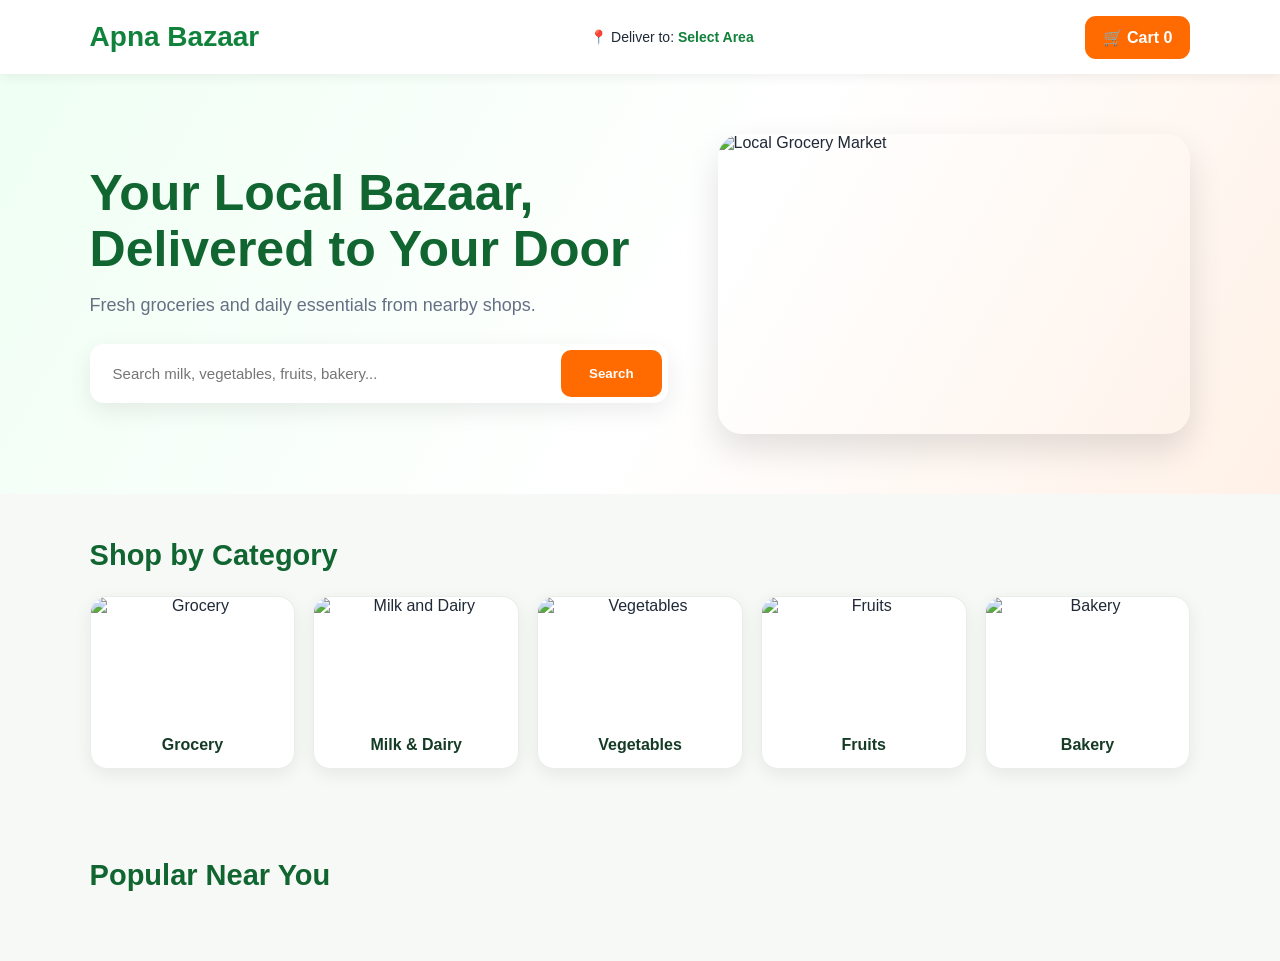
==== index.html @ fa2a53ac "Initial Apna Bazaar project" ====
<!DOCTYPE html>
<html lang="en">
<head>
    <meta charset="UTF-8">
    <meta name="viewport" content="width=device-width, initial-scale=1.0, maximum-scale=1.0, minimum-scale=1.0, user-scalable=no">
    <title>Apna Bazaar - Local Delivery</title>

    <link rel="stylesheet" href="style.css">
</head>

<body>

<header>
    <div class="logo">Apna Bazaar</div>

    <div class="location">
        📍 Deliver to: <strong>Select Area</strong>
    </div>

    <div class="cart">
        🛒 Cart <span>0</span>
    </div>
</header>


<!-- HERO SECTION -->

<section class="hero">

    <div class="hero-content">

        <h1>
            Your Local Bazaar,<br>
            Delivered to Your Door
        </h1>

        <p>
            Fresh groceries and daily essentials from nearby shops.
        </p>

       <div class="search-box">
    <input
        type="text"
        id="searchInput"
        placeholder="Search milk, vegetables, fruits, bakery..."
    >
    <button id="searchButton">Search</button>
</div>

    </div>

    <div class="hero-image">
        <img
            src="https://images.unsplash.com/photo-1542838132-92c53300491e?auto=format&fit=crop&w=900&q=80"
            alt="Local Grocery Market"
        >
    </div>

</section>


<!-- CATEGORIES -->

<section class="categories">

    <h2>Shop by Category</h2>

    <div class="category-list">

        <div class="category">
            <img
                src="https://images.unsplash.com/photo-1542838132-92c53300491e?auto=format&fit=crop&w=500&q=80"
                alt="Grocery"
            >
            <h3>Grocery</h3>
        </div>

        <div class="category">
            <img
                src="https://images.unsplash.com/photo-1550583724-b2692b85b150?auto=format&fit=crop&w=500&q=80"
                alt="Milk and Dairy"
            >
            <h3>Milk & Dairy</h3>
        </div>

        <div class="category">
            <img
                src="https://images.unsplash.com/photo-1566385101042-1a0aa0c1268c?auto=format&fit=crop&w=500&q=80"
                alt="Vegetables"
            >
            <h3>Vegetables</h3>
        </div>

        <div class="category">
            <img
                src="https://images.unsplash.com/photo-1619566636858-adf3ef46400b?auto=format&fit=crop&w=500&q=80"
                alt="Fruits"
            >
            <h3>Fruits</h3>
        </div>

        <div class="category">
            <img
                src="https://images.unsplash.com/photo-1509440159596-0249088772ff?auto=format&fit=crop&w=500&q=80"
                alt="Bakery"
            >
            <h3>Bakery</h3>
        </div>

    </div>

</section>


<!-- PRODUCTS -->

<main>

<section class="products">

    <h2>Popular Near You</h2>

    <div class="product-list" id="productList">
         

        </div>

</section>

</main>


<!-- JAVASCRIPT -->
<!-- CART PANEL -->
<div class="cart-panel" id="cartPanel">

    <div class="cart-header">
        <h2>Your Cart</h2>
        <button id="closeCart">×</button>
    </div>

    <div id="cartItems">
        <p class="empty-cart">Your cart is empty.</p>
    </div>
<div class="more-products-section">
    <h3>Add More Items</h3>
    <p>More products you may like</p>

    <div id="moreProducts" class="more-products"></div>
</div>
    <div class="cart-summary">
        <div class="cart-total">
            <span>Total</span>
            <strong>Rs. <span id="cartTotal">0</span></strong>
        </div>

        <button class="checkout-btn">Proceed to Checkout</button>
    </div>

</div>

<div class="cart-overlay" id="cartOverlay"></div>
<div class="checkout-panel" id="checkoutPanel">
    <div class="checkout-header">
        <h2>Checkout</h2>
        <button id="closeCheckout">×</button>
    </div>
<div class="checkout-content">
    <h3>Delivery Details</h3>

    <div class="checkout-form">
        <input type="text" id="customerName" placeholder="Full Name">
        <input type="tel" id="customerPhone" placeholder="Phone Number">
    

<input
    type="text"
    id="customerArea"
    placeholder="Area / Sector"
>

<div class="location-buttons">

    <button type="button" id="useCurrentLocation">
        Use Current Location
    </button>

</div>

<p class="location-status" id="locationStatus">
    Location not selected
</p>

<textarea id="customerAddress" placeholder="Complete Delivery Address" rows="4"></textarea></div></div>
<button type="button" id="continueCheckout" class="continue-checkout-btn">
    Continue
</button>
<div class="order-summary-step" id="orderSummaryStep">

    <h3>Order Summary</h3>

    <div id="checkoutItems"></div>

    <div class="checkout-price-row">
        <span>Subtotal</span>
        <strong>
            Rs. <span id="checkoutSubtotal">0</span>
        </strong>
    </div>

    <div class="checkout-price-row">
        <span>Delivery Charges</span>
        <strong>
            Rs. <span id="deliveryCharges">0</span>
        </strong>
    </div>

    <div class="checkout-price-row grand-total">
        <span>Grand Total</span>
        <strong>
            Rs. <span id="grandTotal">0</span>
        </strong>
    </div>

    <button type="button" id="placeOrderBtn" class="place-order-btn">
        Place Order
    </button>

</div>
</div>
</div>
</div>
<div class="checkout-overlay" id="checkoutOverlay"></div>
<script src="https://cdn.jsdelivr.net/npm/@supabase/supabase-js@2"></script>
<script src="script.js"></script>
</body>
</html>
---- style.css ----
* {
    margin: 0;
    padding: 0;
    box-sizing: border-box;
    font-family: Arial, sans-serif;
}

html,
body {
    width: 100%;
    overflow-x: hidden;
}

body {
    background: #f7f9f7;
    color: #1f2937;
}

/* HEADER */

header {
    width: 100%;
    min-height: 74px;
    background: #ffffff;
    display: flex;
    justify-content: space-between;
    align-items: center;
    padding: 15px 7%;
    box-shadow: 0 2px 12px rgba(0,0,0,0.07);
    position: sticky;
    top: 0;
    z-index: 1000;
}

.logo {
    color: #11823b;
    font-size: 28px;
    font-weight: 800;
}

.location {
    font-size: 14px;
}

.location strong {
    color: #11823b;
}

.cart {
    background: #ff6b00;
    color: #ffffff;
    padding: 12px 18px;
    border-radius: 11px;
    font-weight: 700;
    cursor: pointer;
}


/* HERO */

.hero {
    width: 100%;
    min-height: 420px;
    display: grid;
    grid-template-columns: 1.1fr 0.9fr;
    align-items: center;
    gap: 50px;
    padding: 55px 7%;
    background: linear-gradient(
        120deg,
        #effff3 0%,
        #ffffff 55%,
        #fff1e7 100%
    );
}

.hero-content {
    width: 100%;
}

.hero-content h1 {
    color: #116530;
    font-size: 50px;
    line-height: 1.12;
    margin-bottom: 18px;
}

.hero-content p {
    font-size: 18px;
    color: #667085;
    margin-bottom: 28px;
}

.hero-image {
    width: 100%;
}

.hero-image img {
    width: 100%;
    height: 300px;
    object-fit: cover;
    display: block;
    border-radius: 24px;
    box-shadow: 0 15px 35px rgba(0,0,0,0.12);
}


/* SEARCH */

.search-box {
    width: 100%;
    max-width: 650px;
    display: flex;
    background: #ffffff;
    padding: 6px;
    border-radius: 14px;
    box-shadow: 0 8px 25px rgba(0,0,0,0.08);
}

.search-box input {
    min-width: 0;
    flex: 1;
    border: none;
    outline: none;
    padding: 15px 17px;
    font-size: 15px;
}

.search-box button {
    border: none;
    background: #ff6b00;
    color: white;
    padding: 0 28px;
    border-radius: 10px;
    font-weight: 700;
    cursor: pointer;
}


/* SECTIONS */

.categories,
.products {
    width: 100%;
    padding: 45px 7%;
}

.categories h2,
.products h2 {
    color: #116530;
    font-size: 29px;
    margin-bottom: 24px;
}


/* CATEGORY CARDS */

.category-list {
    width: 100%;
    display: grid;
    grid-template-columns: repeat(5, minmax(0, 1fr));
    gap: 18px;
}

.category {
    min-width: 0;
    background: #ffffff;
    border-radius: 17px;
    overflow: hidden;
    border: 1px solid #e8eee9;
    box-shadow: 0 5px 18px rgba(0,0,0,0.07);
    text-align: center;
    transition: 0.2s;
    cursor: pointer;
}

.category:hover {
    transform: translateY(-5px);
    border-color: #ff6b00;
}

.category img {
    display: block;
    width: 100%;
    height: 125px;
    object-fit: cover;
}

.category h3 {
    padding: 14px 8px;
    font-size: 16px;
    color: #153b26;
}


/* PRODUCTS */

.product-list {
    width: 100%;
    display: grid;
    grid-template-columns: repeat(4, minmax(0, 1fr));
    gap: 20px;
}

.product {
    min-width: 0;
    background: #ffffff;
    border-radius: 18px;
    padding: 14px;
    border: 1px solid #e8eee9;
    box-shadow: 0 5px 20px rgba(0,0,0,0.07);
    transition: 0.2s;
}

.product:hover {
    transform: translateY(-5px);
}

.product img {
    display: block;
    width: 100%;
    height: 190px;
    object-fit: cover;
    border-radius: 13px;
    margin-bottom: 15px;
}

.product h3 {
    font-size: 18px;
    margin-bottom: 6px;
}

.product p {
    color: #777777;
    font-size: 14px;
    margin-bottom: 10px;
}

.product strong {
    display: block;
    color: #11823b;
    font-size: 19px;
    margin-bottom: 14px;
}

.product button {
    width: 100%;
    border: none;
    padding: 12px;
    border-radius: 10px;
    background: #ff6b00;
    color: #ffffff;
    font-weight: 700;
    cursor: pointer;
}

.product button:hover,
.search-box button:hover {
    background: #e75f00;
}


/* TABLET */

@media (max-width: 900px) {

    .hero {
        grid-template-columns: 1fr;
        gap: 28px;
    }

    .hero-content h1 {
        font-size: 40px;
    }

    .hero-image img {
        height: 260px;
    }

    .category-list {
        grid-template-columns: repeat(3, minmax(0, 1fr));
    }

    .product-list {
        grid-template-columns: repeat(2, minmax(0, 1fr));
    }
}


/* MOBILE */

@media (max-width: 600px) {

    header {
        padding: 14px 5%;
    }

    .logo {
        font-size: 21px;
    }

    .location {
        display: none;
    }

    .cart {
        padding: 10px 14px;
        font-size: 14px;
    }

    .hero {
        padding: 38px 5%;
    }

    .hero-content h1 {
        font-size: 32px;
    }

    .hero-content p {
        font-size: 16px;
    }

    .hero-image img {
        height: 215px;
    }

    .search-box {
        flex-direction: column;
        background: transparent;
        box-shadow: none;
        gap: 8px;
    }

    .search-box input,
    .search-box button {
        width: 100%;
        min-height: 48px;
        border-radius: 10px;
    }

    .search-box input {
        background: white;
    }

    .category-list {
        grid-template-columns: repeat(2, minmax(0, 1fr));
        gap: 12px;
    }

    .category img {
        height: 110px;
    }

    .product-list {
        grid-template-columns: 1fr;
    }

    .categories,
    .products {
        padding: 35px 5%;
    }
}
.quantity-box {
    display: grid;
    grid-template-columns: 44px 1fr 44px;
    align-items: center;
    gap: 8px;
    margin-top: 10px;
    width: 100%;
}

.qty-btn {
    width: 44px;
    height: 42px;
    border: 1.5px solid #ff6b00;
    background: white;
    color: #ff6b00;
    border-radius: 10px;
    font-size: 22px;
    font-weight: 700;
    cursor: pointer;
}

.plus {
    background: #ff6b00;
    color: white;
}

.qty {
    height: 42px;
    display: flex;
    align-items: center;
    justify-content: center;
    background: #f7f9f7;
    border-radius: 10px;
    font-size: 20px;
    font-weight: 700;
    color: #116530;
}

/* =========================
   CART SIDE PANEL
========================= */

.cart-panel {
    position: fixed;
    top: 0;
    right: -420px;
    width: 380px;
    max-width: 90%;
    height: 100vh;
    background: white;
    z-index: 1001;
    padding: 25px;
    box-shadow: -5px 0 25px rgba(0, 0, 0, 0.15);
    transition: right 0.3s ease;

    display: flex;
    flex-direction: column;
}

.cart-panel.active {
    right: 0;
}

.cart-header {
    display: flex;
    align-items: center;
    justify-content: space-between;
    padding-bottom: 18px;
    border-bottom: 1px solid #eeeeee;
}

.cart-header h2 {
    margin: 0;
    color: #116530;
    font-size: 26px;
}

#closeCart {
    width: 42px;
    height: 42px;
    border: none;
    border-radius: 10px;
    background: #ff6b00;
    color: white;
    font-size: 26px;
    cursor: pointer;
}

#cartItems {
    flex: 1;
    overflow-y: auto;
    padding: 20px 0;
}

.empty-cart {
    text-align: center;
    color: #777;
    margin-top: 40px;
}

.cart-summary {
    border-top: 1px solid #eeeeee;
    padding-top: 18px;
}

.cart-total {
    display: flex;
    justify-content: space-between;
    align-items: center;
    font-size: 20px;
    margin-bottom: 15px;
}

.cart-total strong {
    color: #116530;
}

.checkout-btn {
    width: 100%;
    padding: 15px;
    border: none;
    border-radius: 12px;
    background: #ff6b00;
    color: white;
    font-size: 17px;
    font-weight: 700;
    cursor: pointer;
}

.cart-overlay {
    position: fixed;
    inset: 0;
    background: rgba(0, 0, 0, 0.4);
    z-index: 1000;
    opacity: 0;
    visibility: hidden;
    transition: 0.3s ease;
}

.cart-overlay.active {
    opacity: 1;
    visibility: visible;
}

@media (max-width: 600px) {
    .cart-panel {
        width: 85%;
        padding: 20px;
    }
}

/* =========================
   MORE PRODUCTS SECTION
========================= */

.more-products-section {
    margin-top: 25px;
    padding-top: 20px;
    border-top: 1px solid #e5e5e5;
}

.more-products-section h3 {
    margin: 0;
    font-size: 20px;
    color: #146c37;
    font-weight: 700;
}

.more-products-section > p {
    margin: 5px 0 15px;
    font-size: 13px;
    color: #777;
}

.more-products {
    display: flex;
    gap: 12px;
    overflow-x: auto;
    padding-bottom: 8px;
}

.more-products::-webkit-scrollbar {
    height: 5px;
}

.more-products::-webkit-scrollbar-thumb {
    background: #d8d8d8;
    border-radius: 10px;
}

.more-product-card {
    min-width: 145px;
    background: #ffffff;
    border: 1px solid #ececec;
    border-radius: 14px;
    padding: 10px;
    box-shadow: 0 3px 10px rgba(0, 0, 0, 0.06);
}

.more-product-card img {
    width: 100%;
    height: 85px;
    object-fit: cover;
    border-radius: 10px;
}

.more-product-card h4 {
    margin: 8px 0 4px;
    font-size: 14px;
    color: #222;
}

.more-product-card p {
    margin: 0;
    font-size: 12px;
    color: #777;
}

.more-product-card strong {
    display: block;
    margin-top: 5px;
    font-size: 14px;
    color: #146c37;
}

.more-product-card button {
    width: 100%;
    margin-top: 8px;
    border: none;
    border-radius: 8px;
    background: #ff6b00;
    color: white;
    padding: 8px;
    font-size: 12px;
    font-weight: 700;
    cursor: pointer;
}

.more-product-card button:hover {
    opacity: 0.9;
}

/* =========================
   PROFESSIONAL CART ITEMS
========================= */

.cart-item {
    display: flex;
    justify-content: space-between;
    align-items: center;
    gap: 12px;
    padding: 16px 5px;
    border-bottom: 1px solid #eeeeee;
}

.cart-item-info {
    flex: 1;
}

.cart-item-info h4 {
    margin: 0 0 5px;
    font-size: 16px;
    font-weight: 700;
    color: #222;
}

.cart-item-info p {
    margin: 0;
    font-size: 13px;
    color: #777;
}

.cart-item-right {
    display: flex;
    align-items: center;
    gap: 10px;
}

.cart-item-right strong {
    color: #146c37;
    font-size: 16px;
    white-space: nowrap;
}

.remove-cart-item {
    width: 32px;
    height: 32px;
    border: 1px solid #eeeeee;
    border-radius: 8px;
    background: #fff5f5;
    color: #e53935;
    font-size: 18px;
    font-weight: 700;
    cursor: pointer;
}

.remove-cart-item:hover {
    background: #e53935;
    color: white;
}

/* =========================
   FINAL CART LAYOUT
========================= */

/* Selected cart product */

.cart-item {
    display: flex;
    align-items: flex-start;
    gap: 14px;
    padding: 18px 0;
    border-bottom: 1px solid #eeeeee;
}

.cart-item-image {
    width: 95px;
    height: 95px;
    object-fit: cover;
    border-radius: 12px;
    flex-shrink: 0;
}

.cart-item-details {
    flex: 1;
    min-width: 0;
}

.cart-item-top {
    display: flex;
    justify-content: space-between;
    align-items: flex-start;
    gap: 10px;
}

.cart-item-top h4 {
    margin: 0 0 4px;
    font-size: 17px;
    color: #222;
}

.cart-item-top p {
    margin: 0 0 4px;
    color: #777;
    font-size: 13px;
}

.cart-item-top span {
    color: #146c37;
    font-size: 13px;
    font-weight: 600;
}

.cart-item-bottom {
    display: flex;
    justify-content: space-between;
    align-items: center;
    margin-top: 14px;
    gap: 10px;
}

.cart-item-quantity {
    display: flex;
    align-items: center;
    border: 1px solid #dddddd;
    border-radius: 9px;
    overflow: hidden;
    background: white;
}

.cart-item-quantity button {
    width: 34px;
    height: 34px;
    border: none;
    background: white;
    font-size: 18px;
    cursor: pointer;
    color: #146c37;
}

.cart-item-quantity span {
    width: 36px;
    text-align: center;
    font-weight: 600;
}

.cart-item-bottom strong {
    color: #146c37;
    font-size: 16px;
}


/* =========================
   ADD MORE ITEMS
   LINE BY LINE
========================= */

.more-products {
    display: flex;
    flex-direction: column;
    gap: 12px;
    overflow-x: visible;
    padding-bottom: 5px;
}

.more-product-card {
    width: 100%;
    min-width: 0;
    display: grid;
    grid-template-columns: 85px 1fr auto;
    align-items: center;
    gap: 12px;

    padding: 10px;
    border: 1px solid #eeeeee;
    border-radius: 12px;
    background: #ffffff;

    box-shadow: 0 2px 8px rgba(0, 0, 0, 0.05);
}

.more-product-card img {
    width: 85px;
    height: 75px;
    object-fit: cover;
    border-radius: 10px;

    grid-row: 1 / 5;
}

.more-product-card h4 {
    margin: 0;
    font-size: 15px;
    color: #222;
}

.more-product-card p {
    margin: 2px 0;
    font-size: 12px;
    color: #777;
}

.more-product-card strong {
    margin: 0;
    font-size: 14px;
    color: #146c37;
}

.more-product-card button {
    width: 85px;
    margin: 0;

    grid-column: 3;
    grid-row: 1 / 5;

    border: none;
    border-radius: 9px;

    background: #ff6600;
    color: white;

    padding: 10px 8px;

    font-size: 13px;
    font-weight: 700;

    cursor: pointer;
}


/* Mobile */

@media (max-width: 600px) {

    .cart-item-image {
        width: 75px;
        height: 75px;
    }

    .more-product-card {
        grid-template-columns: 70px 1fr 72px;
        gap: 9px;
        padding: 8px;
    }

    .more-product-card img {
        width: 70px;
        height: 65px;
    }

    .more-product-card button {
        width: 72px;
        padding: 9px 5px;
        font-size: 12px;
    }
}
/* =========================
   FIX SELECTED CART ITEM
========================= */

#cartItems {
    display: block;
    width: 100%;
    overflow: visible;
}

.cart-item {
    width: 100%;
    min-height: 120px;
    height: auto;
    overflow: visible;
}

.cart-item-image {
    display: block;
    flex-shrink: 0;
}

.cart-item-details {
    display: block;
    flex: 1;
    overflow: visible;
}

.cart-item-top,
.cart-item-bottom {
    width: 100%;
}
/* =========================
   FIX CART FOOTER
========================= */

.cart-panel {
    display: flex;
    flex-direction: column;
    height: 100vh;
}

#cartItems {
    flex-shrink: 0;
}

.more-products-section {
    flex: 1;
    overflow-y: auto;
    padding-right: 4px;
}

.cart-summary {
    position: sticky;
    bottom: 0;
    background: white;
    z-index: 20;
    padding-top: 14px;
    padding-bottom: 12px;
    border-top: 1px solid #e5e5e5;
}

/* =========================
   CHECKOUT PANEL
========================= */

.checkout-panel {
    position: fixed;
    top: 0;
    right: -100%;
    width: 460px;
    max-width: 100%;
    height: 100vh;
    background: #ffffff;
    z-index: 3000;
    padding: 28px;
    box-sizing: border-box;
    overflow-y: auto;
    transition: right 0.3s ease;
    box-shadow: -5px 0 25px rgba(0, 0, 0, 0.15);
}

.checkout-panel.active {
    right: 0;
}

.checkout-header {
    display: flex;
    align-items: center;
    justify-content: space-between;
    padding-bottom: 18px;
    margin-bottom: 25px;
    border-bottom: 1px solid #e5e5e5;
}

.checkout-header h2 {
    margin: 0;
    color: #126b35;
    font-size: 28px;
}

#closeCheckout {
    width: 44px;
    height: 44px;
    border: none;
    border-radius: 12px;
    background: #ff6600;
    color: white;
    font-size: 28px;
    font-weight: bold;
    cursor: pointer;
}

.checkout-content h3 {
    color: #126b35;
    font-size: 20px;
    margin-bottom: 16px;
}

.checkout-form {
    display: flex;
    flex-direction: column;
    gap: 14px;
}

.checkout-form input,
.checkout-form select,
.checkout-form textarea {
    width: 100%;
    box-sizing: border-box;
    padding: 14px 15px;
    border: 1px solid #dddddd;
    border-radius: 10px;
    background: #ffffff;
    font-size: 15px;
    font-family: inherit;
    outline: none;
}

.checkout-form input:focus,
.checkout-form select:focus,
.checkout-form textarea:focus {
    border-color: #126b35;
}

.checkout-form textarea {
    resize: vertical;
    min-height: 100px;
}

.checkout-overlay {
    position: fixed;
    inset: 0;
    background: rgba(0, 0, 0, 0.45);
    z-index: 2999;
    opacity: 0;
    visibility: hidden;
    transition: 0.3s ease;
}

.checkout-overlay.active {
    opacity: 1;
    visibility: visible;
}

@media (max-width: 600px) {
    .checkout-panel {
        width: 100%;
        padding: 20px;
    }
}
/* =========================
   BETTER CART SPACE LAYOUT
========================= */

.cart-panel {
    display: flex;
    flex-direction: column;
    height: 100vh;
}

/* Selected items area */
#cartItems {
    max-height: 42vh;
    overflow-y: auto;
    flex-shrink: 0;
    padding-right: 4px;
}

/* Add more products area */
.more-products-section {
    flex: 1;
    min-height: 220px;
    overflow-y: auto;
    padding-right: 4px;
}

/* Bottom total always visible */
.cart-summary {
    flex-shrink: 0;
    position: sticky;
    bottom: 0;
    background: #ffffff;
    z-index: 30;
    padding-top: 12px;
    padding-bottom: 12px;
    border-top: 1px solid #e5e5e5;
}

/* Smooth scrollbar */
#cartItems::-webkit-scrollbar,
.more-products-section::-webkit-scrollbar {
    width: 5px;
}

#cartItems::-webkit-scrollbar-thumb,
.more-products-section::-webkit-scrollbar-thumb {
    background: #cccccc;
    border-radius: 10px;
}
/* =========================
   CONTINUE CHECKOUT BUTTON
========================= */

.continue-checkout-btn {
    width: 100%;
    margin-top: 18px;
    padding: 14px 16px;
    border: none;
    border-radius: 10px;
    background: #ff6600;
    color: white;
    font-size: 16px;
    font-weight: 700;
    cursor: pointer;
}

.continue-checkout-btn:hover {
    opacity: 0.92;
}
/* =========================
   CONTINUE CHECKOUT BUTTON
========================= */

.continue-checkout-btn {
    width: 100%;
    margin-top: 18px;
    padding: 14px 16px;
    border: none;
    border-radius: 10px;
    background: #ff6600;
    color: white;
    font-size: 16px;
    font-weight: 700;
    cursor: pointer;
}

.continue-checkout-btn:hover {
    opacity: 0.92;
}

/* =========================
   ORDER SUMMARY STEP
========================= */

.order-summary-step {
    display: none;
}

.order-summary-step.active {
    display: block;
}

/* =========================
   PROFESSIONAL ORDER SUMMARY
========================= */

.order-summary-step {
    padding-top: 5px;
}

.order-summary-step h3 {
    margin: 0 0 18px;
    font-size: 22px;
    color: #146c37;
}

#checkoutItems {
    display: flex;
    flex-direction: column;
    gap: 10px;
    margin-bottom: 22px;
}

.checkout-item {
    display: flex;
    justify-content: space-between;
    align-items: center;
    gap: 15px;

    padding: 14px 15px;

    background: #f8faf8;
    border: 1px solid #e6ebe6;
    border-radius: 10px;

    font-size: 14px;
}

.checkout-item span {
    color: #333;
    font-weight: 600;
}

.checkout-item strong {
    color: #146c37;
    white-space: nowrap;
}

.checkout-price-row {
    display: flex;
    justify-content: space-between;
    align-items: center;

    padding: 12px 2px;

    border-bottom: 1px solid #eeeeee;

    font-size: 15px;
    color: #444;
}

.checkout-price-row strong {
    color: #222;
}

.checkout-price-row.grand-total {
    margin-top: 5px;
    padding: 16px 2px;

    border-bottom: none;

    font-size: 19px;
    font-weight: 700;
}

.checkout-price-row.grand-total span,
.checkout-price-row.grand-total strong {
    color: #146c37;
}

.place-order-btn {
    width: 100%;

    margin-top: 18px;

    padding: 15px 16px;

    border: none;
    border-radius: 11px;

    background: #ff6600;
    color: white;

    font-size: 16px;
    font-weight: 700;

    cursor: pointer;
}

.place-order-btn:hover {
    opacity: 0.92;
}
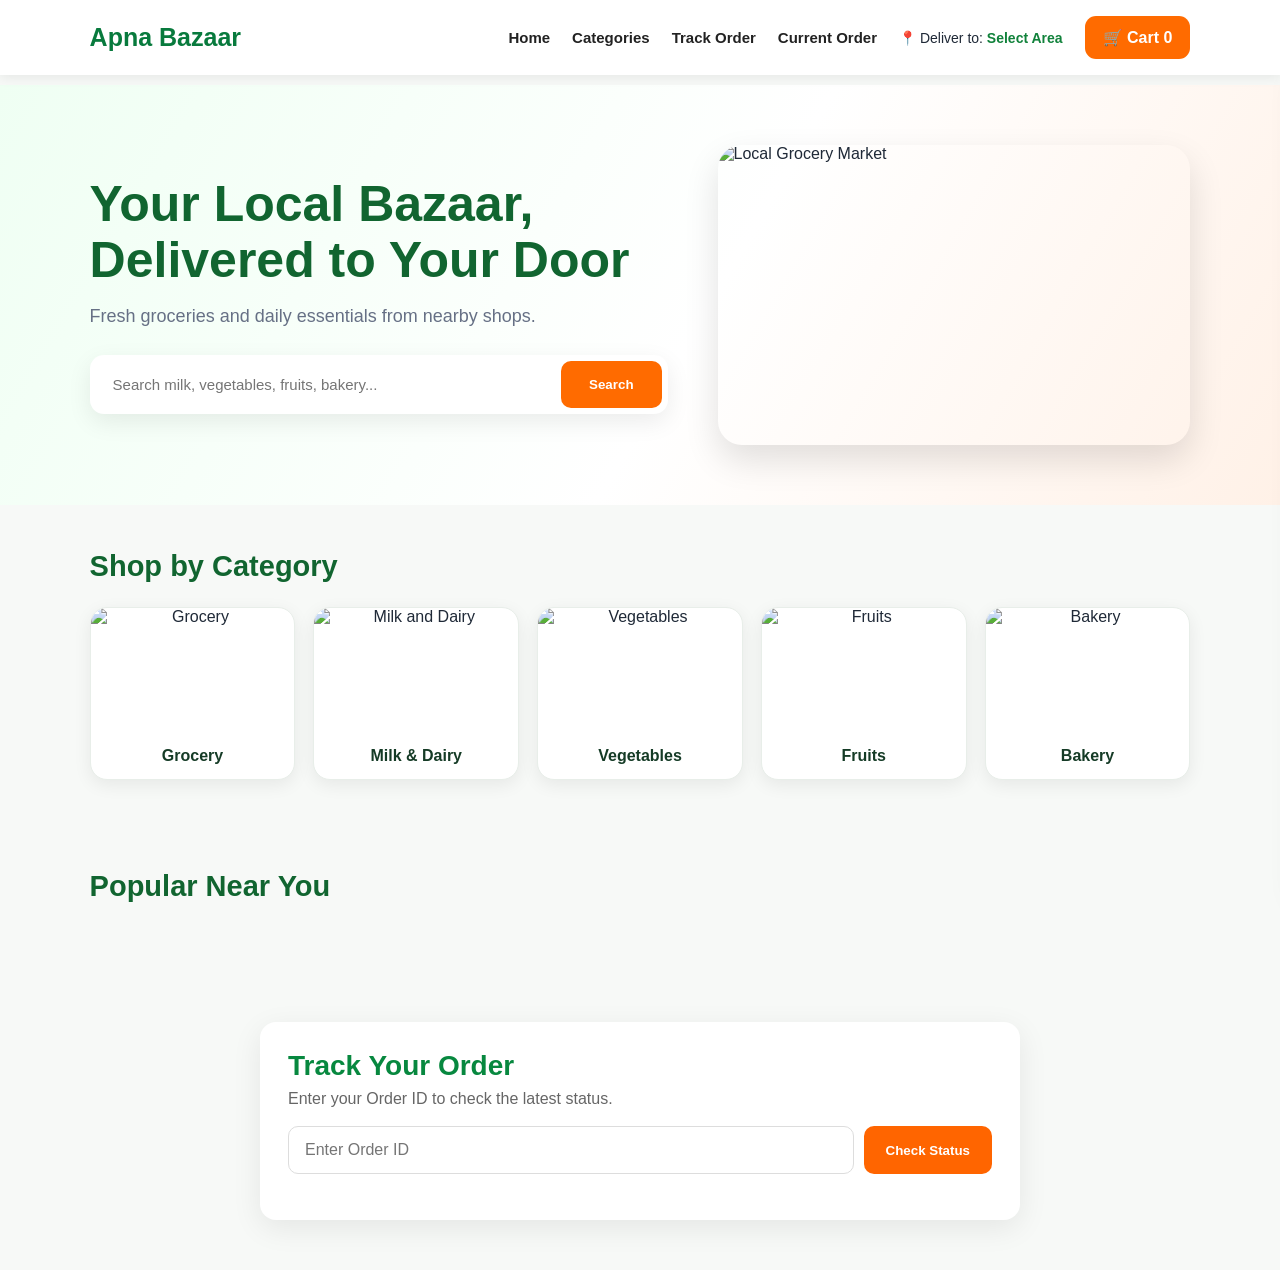
==== commit b6bab72d: "Update customer order tracking" ====
--- a/index.html
+++ b/index.html
@@ -3,29 +3,114 @@
 <head>
     <meta charset="UTF-8">
     <meta name="viewport" content="width=device-width, initial-scale=1.0, maximum-scale=1.0, minimum-scale=1.0, user-scalable=no">
-    <title>Apna Bazaar - Local Delivery</title>
+    <title>Apna Bazaar - Local Delivery Test</title>
 
     <link rel="stylesheet" href="style.css">
 </head>
 
 <body>
 
-<header>
+<header class="main-header">
+
     <div class="logo">Apna Bazaar</div>
 
+    <button
+        type="button"
+        class="menu-toggle"
+        id="menuToggle"
+        aria-label="Open Menu"
+    >
+        ☰
+    </button>
+
+    <nav class="main-menu" id="mainMenu">
+
+        <a href="#home">
+            Home
+        </a>
+
+        <a href="#categories">
+            Categories
+        </a>
+
+        <a href="#orderTracking">
+            Track Order
+        </a>
+
+        <a href="#" id="currentOrderMenu">
+            Current Order
+        </a>
+
+    </nav>
+
     <div class="location">
-        📍 Deliver to: <strong>Select Area</strong>
+        📍 Deliver to:
+        <strong>Select Area</strong>
     </div>
 
     <div class="cart">
         🛒 Cart <span>0</span>
     </div>
+
 </header>
-
-
+ <!-- NEW CURRENT ORDER PANEL -->
+<div id="currentOrderOverlay" class="current-order-overlay"></div>
+
+<aside id="currentOrderPanel" class="current-order-panel">
+
+    <button type="button"
+            id="closeCurrentOrderPanel"
+            class="current-order-close">
+        ×
+    </button>
+
+    <div class="order-success-icon">✓</div>
+
+    <p class="order-small-title">ORDER CONFIRMATION</p>
+
+    <h2>Thank you for your order!</h2>
+
+    <p class="order-confirmed-text">
+        Your order has been confirmed.
+    </p>
+
+    <div class="current-order-box">
+
+        <div class="current-order-row">
+            <span>Order ID</span>
+            <strong>#<span id="currentOrderId">--</span></strong>
+        </div>
+
+        <div class="current-order-row">
+            <span>Order Status</span>
+            <strong id="currentOrderStatus">Pending</strong>
+        </div>
+
+        <div class="current-order-row">
+            <span>Grand Total</span>
+            <strong id="currentOrderTotal">Rs. 0</strong>
+        </div>
+
+    </div>
+
+    <div class="order-update-box">
+        <h3>Order Updates</h3>
+        <p>
+            Check here anytime to see the latest
+            status of your order.
+        </p>
+    </div>
+
+    <button type="button"
+            id="refreshCurrentOrder"
+            class="refresh-current-order-btn">
+        Check Latest Status
+    </button>
+
+</aside>
 <!-- HERO SECTION -->
 
-<section class="hero">
+<section class="hero" id="home">
 
     <div class="hero-content">
 
@@ -61,13 +146,13 @@
 
 <!-- CATEGORIES -->
 
-<section class="categories">
+<section class="categories" id="categories">
 
     <h2>Shop by Category</h2>
 
     <div class="category-list">
 
-        <div class="category">
+        <div class="category" data-category="Grocery">
             <img
                 src="https://images.unsplash.com/photo-1542838132-92c53300491e?auto=format&fit=crop&w=500&q=80"
                 alt="Grocery"
@@ -75,7 +160,7 @@
             <h3>Grocery</h3>
         </div>
 
-        <div class="category">
+        <div class="category" data-category="Milk & Dairy">
             <img
                 src="https://images.unsplash.com/photo-1550583724-b2692b85b150?auto=format&fit=crop&w=500&q=80"
                 alt="Milk and Dairy"
@@ -83,7 +168,7 @@
             <h3>Milk & Dairy</h3>
         </div>
 
-        <div class="category">
+        <div class="category" data-category="Vegetables">
             <img
                 src="https://images.unsplash.com/photo-1566385101042-1a0aa0c1268c?auto=format&fit=crop&w=500&q=80"
                 alt="Vegetables"
@@ -91,7 +176,7 @@
             <h3>Vegetables</h3>
         </div>
 
-        <div class="category">
+        <div class="category" data-category="Fruits">
             <img
                 src="https://images.unsplash.com/photo-1619566636858-adf3ef46400b?auto=format&fit=crop&w=500&q=80"
                 alt="Fruits"
@@ -99,7 +184,7 @@
             <h3>Fruits</h3>
         </div>
 
-        <div class="category">
+        <div class="category" data-category="Bakery">
             <img
                 src="https://images.unsplash.com/photo-1509440159596-0249088772ff?auto=format&fit=crop&w=500&q=80"
                 alt="Bakery"
@@ -158,7 +243,25 @@
     </div>
 
 </div>
-
+<!-- ORDER TRACKING -->
+<section class="order-tracking" id="orderTracking">
+    <h2>Track Your Order</h2>
+    <p>Enter your Order ID to check the latest status.</p>
+
+    <div class="tracking-box">
+        <input
+            type="number"
+            id="trackingOrderId"
+            placeholder="Enter Order ID"
+        >
+
+       <button type="button" onclick="checkOrderNow()">
+    Check Status
+</button>
+    </div>
+
+    <div id="trackingResult"></div>
+</section>
 <div class="cart-overlay" id="cartOverlay"></div>
 <div class="checkout-panel" id="checkoutPanel">
     <div class="checkout-header">
--- a/style.css
+++ b/style.css
@@ -1228,4 +1228,505 @@
 
 .place-order-btn:hover {
     opacity: 0.92;
+}
+/* =========================
+   MAIN NAVIGATION MENU
+========================= */
+
+.main-header {
+    display: flex;
+    align-items: center;
+    gap: 22px;
+    padding: 16px 7%;
+    background: #ffffff;
+    box-shadow: 0 2px 12px rgba(0, 0, 0, 0.08);
+    position: sticky;
+    top: 0;
+    z-index: 1000;
+}
+
+.main-header .logo {
+    font-size: 25px;
+    font-weight: 800;
+    color: #087a3d;
+    white-space: nowrap;
+}
+
+.main-menu {
+    display: flex;
+    align-items: center;
+    gap: 22px;
+    margin-left: auto;
+}
+
+.main-menu a {
+    text-decoration: none;
+    color: #222;
+    font-size: 15px;
+    font-weight: 600;
+    transition: 0.2s ease;
+}
+
+.main-menu a:hover {
+    color: #ff6600;
+}
+
+.main-header .location {
+    font-size: 14px;
+    white-space: nowrap;
+}
+
+.main-header .cart {
+    cursor: pointer;
+    font-weight: 700;
+    white-space: nowrap;
+}
+
+.menu-toggle {
+    display: none;
+    border: none;
+    background: #ff6600;
+    color: #ffffff;
+    width: 42px;
+    height: 42px;
+    border-radius: 9px;
+    font-size: 23px;
+    cursor: pointer;
+}
+
+/* MOBILE MENU */
+
+@media (max-width: 900px) {
+
+    .main-header {
+        flex-wrap: wrap;
+        padding: 14px 18px;
+        gap: 12px;
+    }
+
+    .menu-toggle {
+        display: block;
+        margin-left: auto;
+    }
+
+    .main-menu {
+        display: none;
+        width: 100%;
+        flex-direction: column;
+        align-items: stretch;
+        gap: 0;
+        order: 5;
+        background: #ffffff;
+        border-top: 1px solid #eeeeee;
+        padding-top: 8px;
+    }
+
+    .main-menu.active {
+        display: flex;
+    }
+
+    .main-menu a {
+        padding: 13px 8px;
+        border-bottom: 1px solid #eeeeee;
+    }
+
+    .main-header .location {
+        width: calc(100% - 100px);
+    }
+
+    .main-header .cart {
+        margin-left: auto;
+    }
+}
+/* =========================
+   STICKY HEADER FIX
+========================= */
+
+.main-header {
+    position: sticky !important;
+    top: 0;
+    z-index: 9999;
+    width: 100%;
+}
+
+/* Mobile par bhi header hamesha upar rahe */
+@media (max-width: 900px) {
+
+    .main-header {
+        position: sticky !important;
+        top: 0;
+        z-index: 9999;
+        background: #ffffff;
+    }
+
+    html {
+        scroll-behavior: smooth;
+        scroll-padding-top: 120px;
+    }
+}
+/* =========================
+   FIXED HEADER - ALWAYS VISIBLE
+========================= */
+
+.main-header {
+    position: fixed !important;
+    top: 0;
+    left: 0;
+    right: 0;
+    width: 100%;
+    z-index: 9999;
+    background: #ffffff;
+}
+
+/* Header ke neeche content hide na ho */
+body {
+    padding-top: 85px;
+}
+
+/* Section click par header ke neeche na chhupe */
+#home,
+#categories,
+#orderTracking {
+    scroll-margin-top: 100px;
+}
+
+@media (max-width: 900px) {
+    body {
+        padding-top: 120px;
+    }
+
+    #home,
+    #categories,
+    #orderTracking {
+        scroll-margin-top: 130px;
+    }
+}
+/* =========================
+   FIXED HEADER - ALWAYS VISIBLE
+========================= */
+
+.main-header {
+    position: fixed !important;
+    top: 0;
+    left: 0;
+    right: 0;
+    width: 100%;
+    z-index: 9999;
+    background: #ffffff;
+}
+
+/* Header ke neeche content hide na ho */
+body {
+    padding-top: 85px;
+}
+
+/* Section click par header ke neeche na chhupe */
+#home,
+#categories,
+#orderTracking {
+    scroll-margin-top: 100px;
+}
+
+@media (max-width: 900px) {
+    body {
+        padding-top: 120px;
+    }
+
+    #home,
+    #categories,
+    #orderTracking {
+        scroll-margin-top: 130px;
+    }
+}
+/* ==============================
+   CURRENT ORDER CARD
+============================== */
+
+.current-order-card {
+    max-width: 1160px;
+    margin: 20px auto;
+    padding: 18px 24px;
+    background: #ffffff;
+    border-left: 5px solid #ff6b00;
+    border-radius: 14px;
+    box-shadow: 0 5px 20px rgba(0, 0, 0, 0.08);
+
+    display: flex;
+    align-items: center;
+    justify-content: space-between;
+    gap: 20px;
+}
+
+.current-order-info h3 {
+    margin: 0 0 10px;
+    color: #07883f;
+    font-size: 22px;
+}
+
+.current-order-info p {
+    margin: 5px 0;
+    color: #333;
+    font-size: 15px;
+}
+
+#currentOrderStatus {
+    color: #ff6b00;
+}
+
+.refresh-current-order-btn {
+    background: #ff6b00;
+    color: #ffffff;
+    border: none;
+    padding: 12px 20px;
+    border-radius: 8px;
+    font-weight: bold;
+    cursor: pointer;
+}
+
+.refresh-current-order-btn:hover {
+    opacity: 0.9;
+}
+
+@media (max-width: 700px) {
+    .current-order-card {
+        margin: 12px 15px;
+        padding: 15px;
+        flex-direction: column;
+        align-items: stretch;
+    }
+
+    .refresh-current-order-btn {
+        width: 100%;
+    }
+}
+/* ============================= */
+/* CURRENT ORDER SIDE PANEL */
+/* ============================= */
+
+.current-order-overlay {
+    position: fixed;
+    inset: 0;
+    background: rgba(0, 0, 0, 0.45);
+    z-index: 1998;
+    opacity: 0;
+    visibility: hidden;
+    transition: 0.3s ease;
+}
+
+.current-order-overlay.active {
+    opacity: 1;
+    visibility: visible;
+}
+
+.current-order-panel {
+    position: fixed;
+    top: 78px;
+    right: -430px;
+    width: 400px;
+    max-width: 92%;
+    height: calc(100vh - 78px);
+    background: #ffffff;
+    z-index: 1999;
+    padding: 35px 25px;
+    box-sizing: border-box;
+    overflow-y: auto;
+    box-shadow: -8px 0 30px rgba(0,0,0,0.15);
+    transition: right 0.35s ease;
+}
+
+.current-order-panel.active {
+    right: 0;
+}
+
+.current-order-close {
+    position: absolute;
+    top: 18px;
+    right: 20px;
+    width: 38px;
+    height: 38px;
+    border: none;
+    border-radius: 50%;
+    background: #f2f2f2;
+    font-size: 25px;
+    cursor: pointer;
+}
+
+.order-success-icon {
+    width: 60px;
+    height: 60px;
+    border: 3px solid #07883f;
+    border-radius: 50%;
+    display: flex;
+    align-items: center;
+    justify-content: center;
+    color: #07883f;
+    font-size: 30px;
+    font-weight: bold;
+    margin-bottom: 22px;
+}
+
+.order-small-title {
+    color: #777;
+    font-size: 12px;
+    font-weight: bold;
+    letter-spacing: 1px;
+    margin-bottom: 7px;
+}
+
+.current-order-panel h2 {
+    color: #087a3b;
+    font-size: 25px;
+    margin: 0 0 8px;
+}
+
+.order-confirmed-text {
+    color: #666;
+    margin-bottom: 25px;
+}
+
+.current-order-box,
+.order-update-box {
+    border: 1px solid #e3e3e3;
+    border-radius: 12px;
+    padding: 18px;
+    margin-bottom: 15px;
+}
+
+.current-order-row {
+    display: flex;
+    justify-content: space-between;
+    gap: 15px;
+    padding: 12px 0;
+    border-bottom: 1px solid #eeeeee;
+}
+
+.current-order-row:last-child {
+    border-bottom: none;
+}
+
+.current-order-row strong {
+    color: #07883f;
+}
+
+.order-update-box h3 {
+    margin: 0 0 7px;
+    color: #222;
+}
+
+.order-update-box p {
+    margin: 0;
+    color: #666;
+    line-height: 1.5;
+}
+
+.refresh-current-order-btn {
+    width: 100%;
+    padding: 15px;
+    border: none;
+    border-radius: 9px;
+    background: #ff6500;
+    color: white;
+    font-size: 15px;
+    font-weight: bold;
+    cursor: pointer;
+}
+
+@media (max-width: 600px) {
+    .current-order-panel {
+        width: 100%;
+        max-width: 100%;
+        padding: 30px 20px;
+    }
+}
+/* =========================
+   TRACK ORDER - PREMIUM CARD
+========================= */
+
+.order-tracking {
+    max-width: 760px;
+    margin: 50px auto;
+    padding: 28px;
+    background: #ffffff;
+    border-radius: 16px;
+    box-shadow: 0 8px 30px rgba(0,0,0,0.08);
+}
+
+.order-tracking h2 {
+    color: #07883f;
+    font-size: 28px;
+    margin-bottom: 8px;
+}
+
+.order-tracking > p {
+    color: #666;
+    margin-bottom: 18px;
+}
+
+.tracking-box {
+    display: flex;
+    gap: 10px;
+    margin-bottom: 18px;
+}
+
+.tracking-box input {
+    flex: 1;
+    padding: 14px 16px;
+    border: 1px solid #ddd;
+    border-radius: 10px;
+    font-size: 16px;
+    outline: none;
+}
+
+.tracking-box input:focus {
+    border-color: #07883f;
+}
+
+.tracking-box button {
+    background: #ff6500;
+    color: #fff;
+    border: none;
+    border-radius: 10px;
+    padding: 14px 22px;
+    font-weight: bold;
+    cursor: pointer;
+}
+
+.tracking-result-card {
+    background: #f8fbf9;
+    border: 1px solid #e1e9e4;
+    border-left: 5px solid #07883f;
+    border-radius: 12px;
+    padding: 18px 20px;
+    margin-top: 15px;
+}
+
+.tracking-result-card strong {
+    color: #07883f;
+    font-size: 20px;
+}
+
+.tracking-result-card p {
+    margin: 9px 0 0;
+    color: #333;
+    font-size: 16px;
+}
+
+.tracking-result-card b {
+    color: #ff6500;
+}
+
+@media (max-width: 600px) {
+
+    .order-tracking {
+        margin: 25px 15px;
+        padding: 20px 16px;
+    }
+
+    .tracking-box {
+        flex-direction: column;
+    }
+
+    .tracking-box button {
+        width: 100%;
+    }
 }
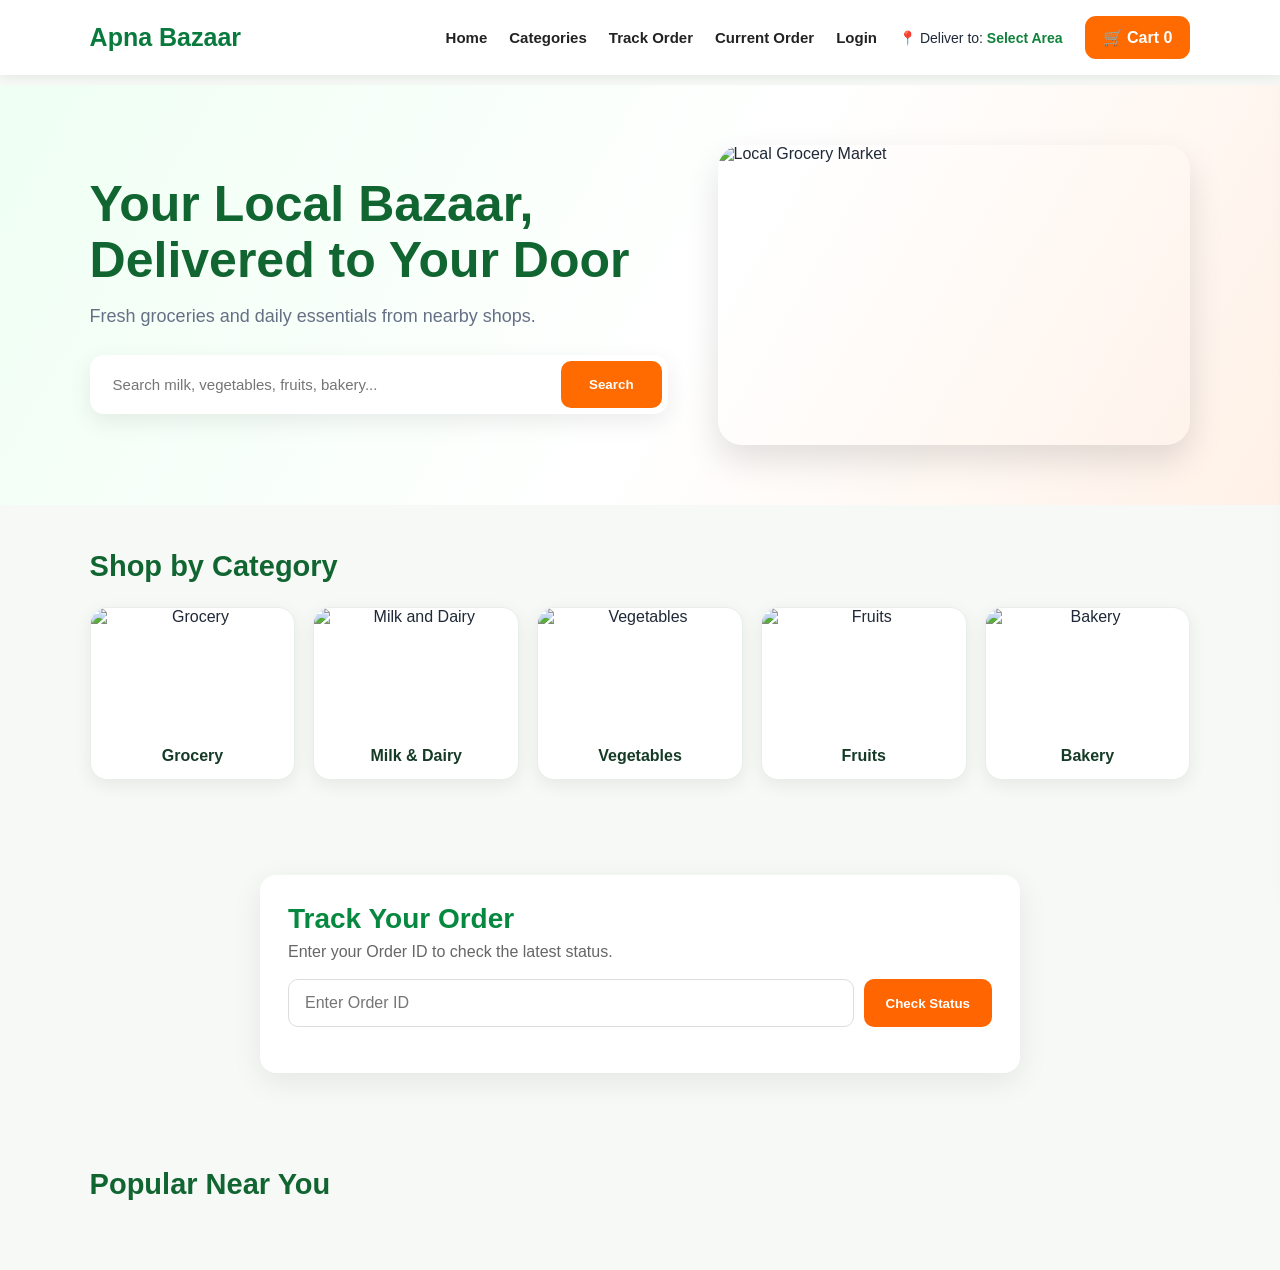
==== commit bdf5767a: "Add customer login and password reset" ====
--- a/index.html
+++ b/index.html
@@ -40,7 +40,17 @@
         <a href="#" id="currentOrderMenu">
             Current Order
         </a>
-
+<a href="login.html" id="loginMenu">
+    Login
+</a>
+
+<a href="#" id="accountMenu" style="display: none;">
+    My Account
+</a>
+
+<a href="#" id="logoutMenu" style="display: none;">
+    Logout
+</a>
     </nav>
 
     <div class="location">
@@ -200,49 +210,6 @@
 <!-- PRODUCTS -->
 
 <main>
-
-<section class="products">
-
-    <h2>Popular Near You</h2>
-
-    <div class="product-list" id="productList">
-         
-
-        </div>
-
-</section>
-
-</main>
-
-
-<!-- JAVASCRIPT -->
-<!-- CART PANEL -->
-<div class="cart-panel" id="cartPanel">
-
-    <div class="cart-header">
-        <h2>Your Cart</h2>
-        <button id="closeCart">×</button>
-    </div>
-
-    <div id="cartItems">
-        <p class="empty-cart">Your cart is empty.</p>
-    </div>
-<div class="more-products-section">
-    <h3>Add More Items</h3>
-    <p>More products you may like</p>
-
-    <div id="moreProducts" class="more-products"></div>
-</div>
-    <div class="cart-summary">
-        <div class="cart-total">
-            <span>Total</span>
-            <strong>Rs. <span id="cartTotal">0</span></strong>
-        </div>
-
-        <button class="checkout-btn">Proceed to Checkout</button>
-    </div>
-
-</div>
 <!-- ORDER TRACKING -->
 <section class="order-tracking" id="orderTracking">
     <h2>Track Your Order</h2>
@@ -262,6 +229,49 @@
 
     <div id="trackingResult"></div>
 </section>
+<section class="products">
+
+    <h2>Popular Near You</h2>
+
+    <div class="product-list" id="productList">
+         
+
+        </div>
+
+</section>
+
+</main>
+
+
+<!-- JAVASCRIPT -->
+<!-- CART PANEL -->
+<div class="cart-panel" id="cartPanel">
+
+    <div class="cart-header">
+        <h2>Your Cart</h2>
+        <button id="closeCart">×</button>
+    </div>
+
+    <div id="cartItems">
+        <p class="empty-cart">Your cart is empty.</p>
+    </div>
+<div class="more-products-section">
+    <h3>Add More Items</h3>
+    <p>More products you may like</p>
+
+    <div id="moreProducts" class="more-products"></div>
+</div>
+    <div class="cart-summary">
+        <div class="cart-total">
+            <span>Total</span>
+            <strong>Rs. <span id="cartTotal">0</span></strong>
+        </div>
+
+        <button class="checkout-btn">Proceed to Checkout</button>
+    </div>
+
+</div>
+
 <div class="cart-overlay" id="cartOverlay"></div>
 <div class="checkout-panel" id="checkoutPanel">
     <div class="checkout-header">
@@ -280,6 +290,7 @@
     type="text"
     id="customerArea"
     placeholder="Area / Sector"
+
 >
 
 <div class="location-buttons">
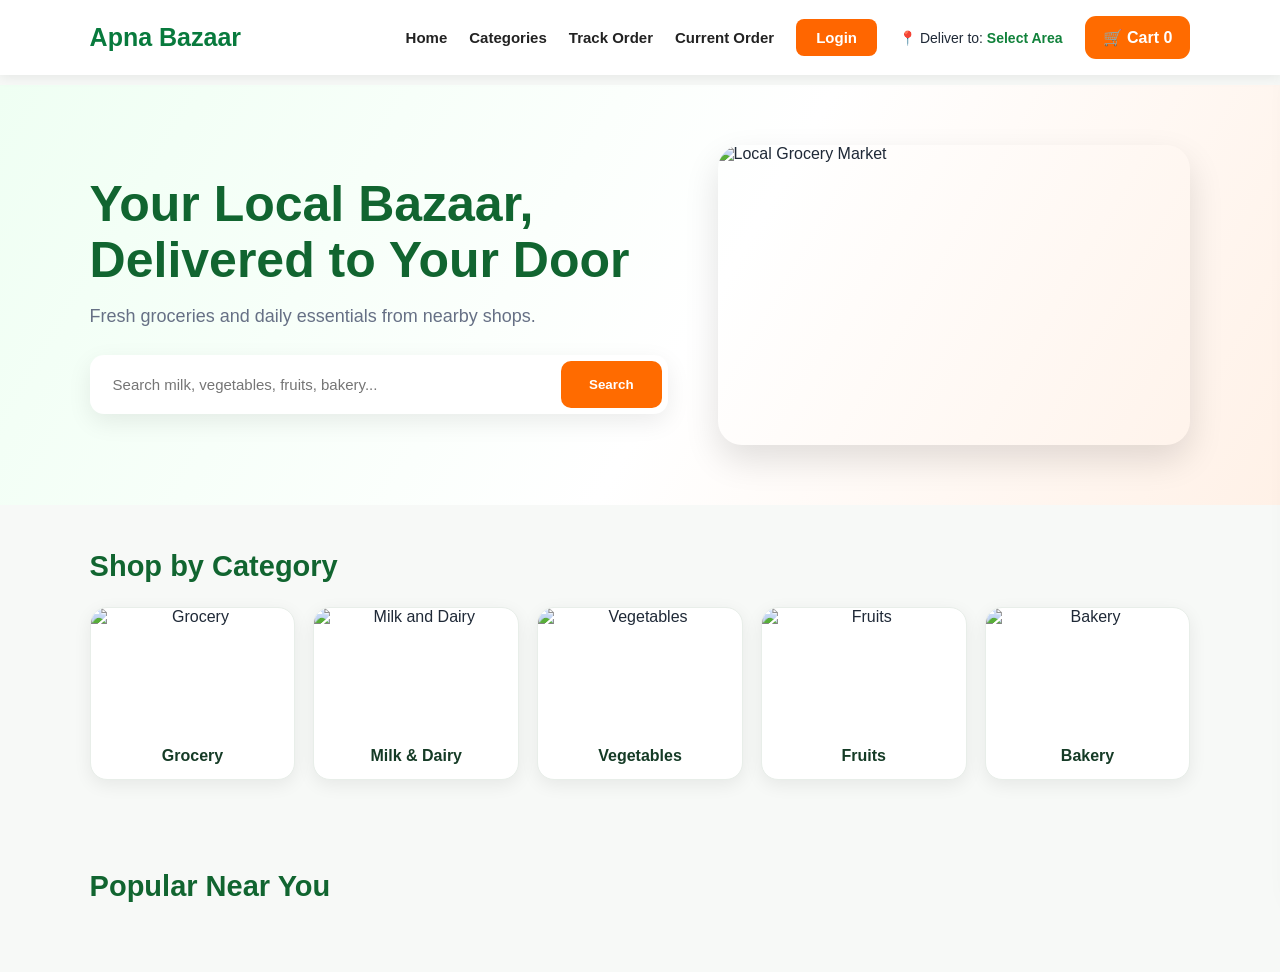
==== commit 513f7da4: "Update login checkout and order flow" ====
--- a/index.html
+++ b/index.html
@@ -40,7 +40,7 @@
         <a href="#" id="currentOrderMenu">
             Current Order
         </a>
-<a href="login.html" id="loginMenu">
+<a href="login.html" id="loginMenu" class="login-header-btn">
     Login
 </a>
 
@@ -211,7 +211,7 @@
 
 <main>
 <!-- ORDER TRACKING -->
-<section class="order-tracking" id="orderTracking">
+<section class="order-tracking" id="orderTracking" style="display: none;">
     <h2>Track Your Order</h2>
     <p>Enter your Order ID to check the latest status.</p>
 
--- a/style.css
+++ b/style.css
@@ -1729,4 +1729,20 @@
     .tracking-box button {
         width: 100%;
     }
+}
+/* ===== LOGIN HEADER BUTTON ===== */
+.login-header-btn {
+    background: #ff6600;
+    color: white !important;
+    padding: 10px 20px;
+    border-radius: 8px;
+    font-weight: 700;
+    text-decoration: none;
+    display: inline-block;
+    transition: 0.2s ease;
+}
+
+.login-header-btn:hover {
+    background: #e85d00;
+    transform: translateY(-1px);
 }
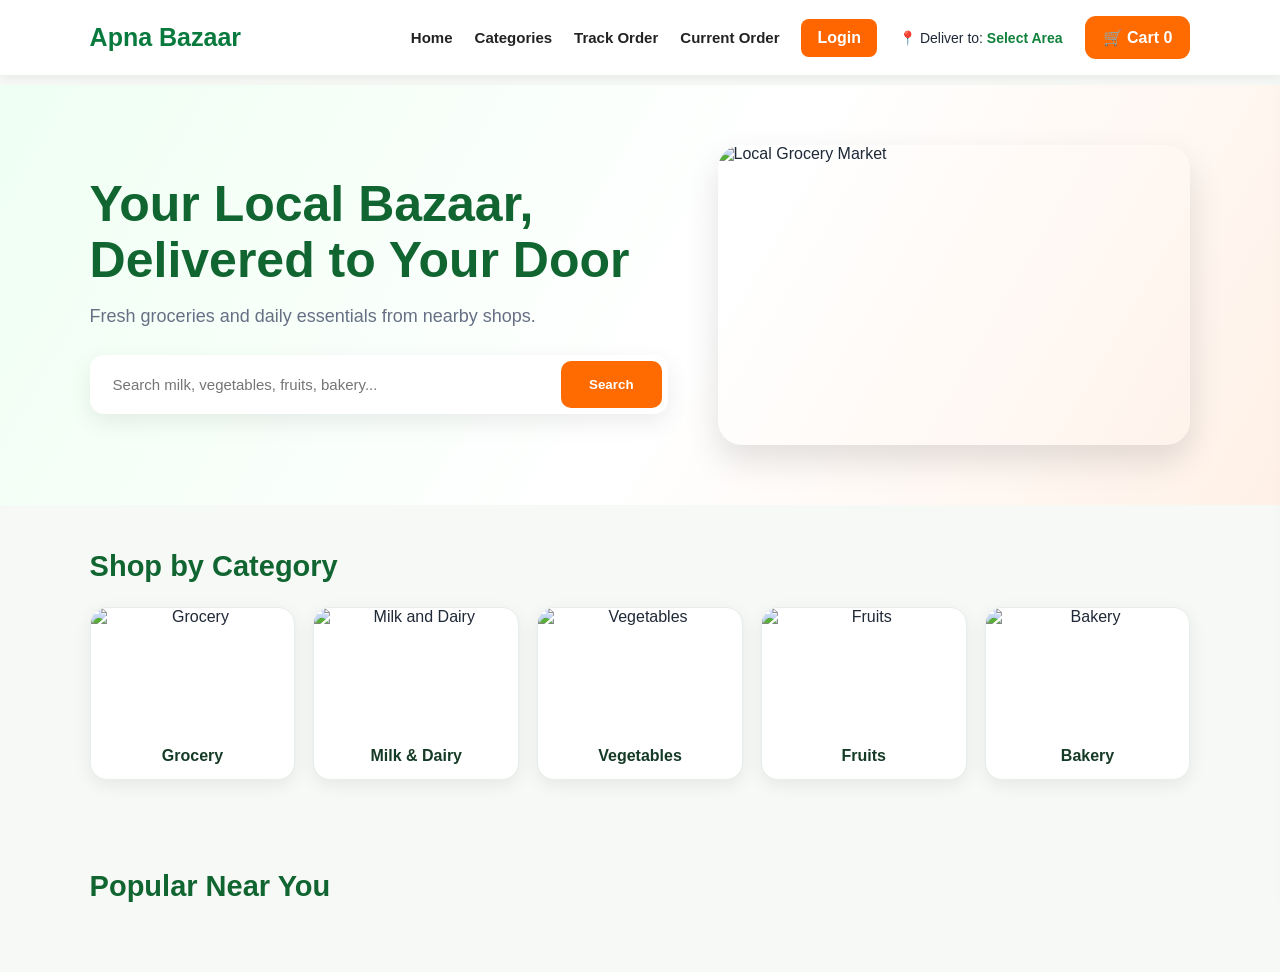
==== commit a20e0d2d: "Fix mobile login logout layout" ====
--- a/index.html
+++ b/index.html
@@ -40,19 +40,23 @@
         <a href="#" id="currentOrderMenu">
             Current Order
         </a>
-<a href="login.html" id="loginMenu" class="login-header-btn">
-    Login
-</a>
-
-<a href="#" id="accountMenu" style="display: none;">
-    My Account
-</a>
-
-<a href="#" id="logoutMenu" style="display: none;">
-    Logout
-</a>
+
     </nav>
-
+<div class="header-auth-actions">
+
+    <a href="login.html" id="loginMenu" class="login-header-btn">
+        Login
+    </a>
+
+    <a href="#" id="accountMenu" style="display: none;">
+        My Account
+    </a>
+
+    <a href="#" id="logoutMenu" style="display: none;">
+        Logout
+    </a>
+
+</div>
     <div class="location">
         📍 Deliver to:
         <strong>Select Area</strong>
--- a/style.css
+++ b/style.css
@@ -1745,4 +1745,49 @@
 .login-header-btn:hover {
     background: #e85d00;
     transform: translateY(-1px);
+}
+/* ===== HEADER AUTH ACTIONS ===== */
+.header-auth-actions {
+    display: flex;
+    align-items: center;
+    gap: 8px;
+}
+
+.header-auth-actions a {
+    text-decoration: none;
+    font-weight: 700;
+}
+
+#loginMenu,
+#logoutMenu {
+    background: #ff6600;
+    color: #fff !important;
+    padding: 10px 16px;
+    border-radius: 8px;
+}
+
+#accountMenu {
+    color: #07883f;
+}
+
+/* ===== MOBILE AUTH BUTTON ===== */
+@media (max-width: 600px) {
+    .header-auth-actions {
+        display: flex;
+        align-items: center;
+        gap: 6px;
+        margin-left: auto;
+    }
+
+    #loginMenu,
+    #logoutMenu {
+        padding: 8px 10px;
+        font-size: 12px;
+        border-radius: 7px;
+        white-space: nowrap;
+    }
+
+    #accountMenu {
+        display: none !important;
+    }
 }
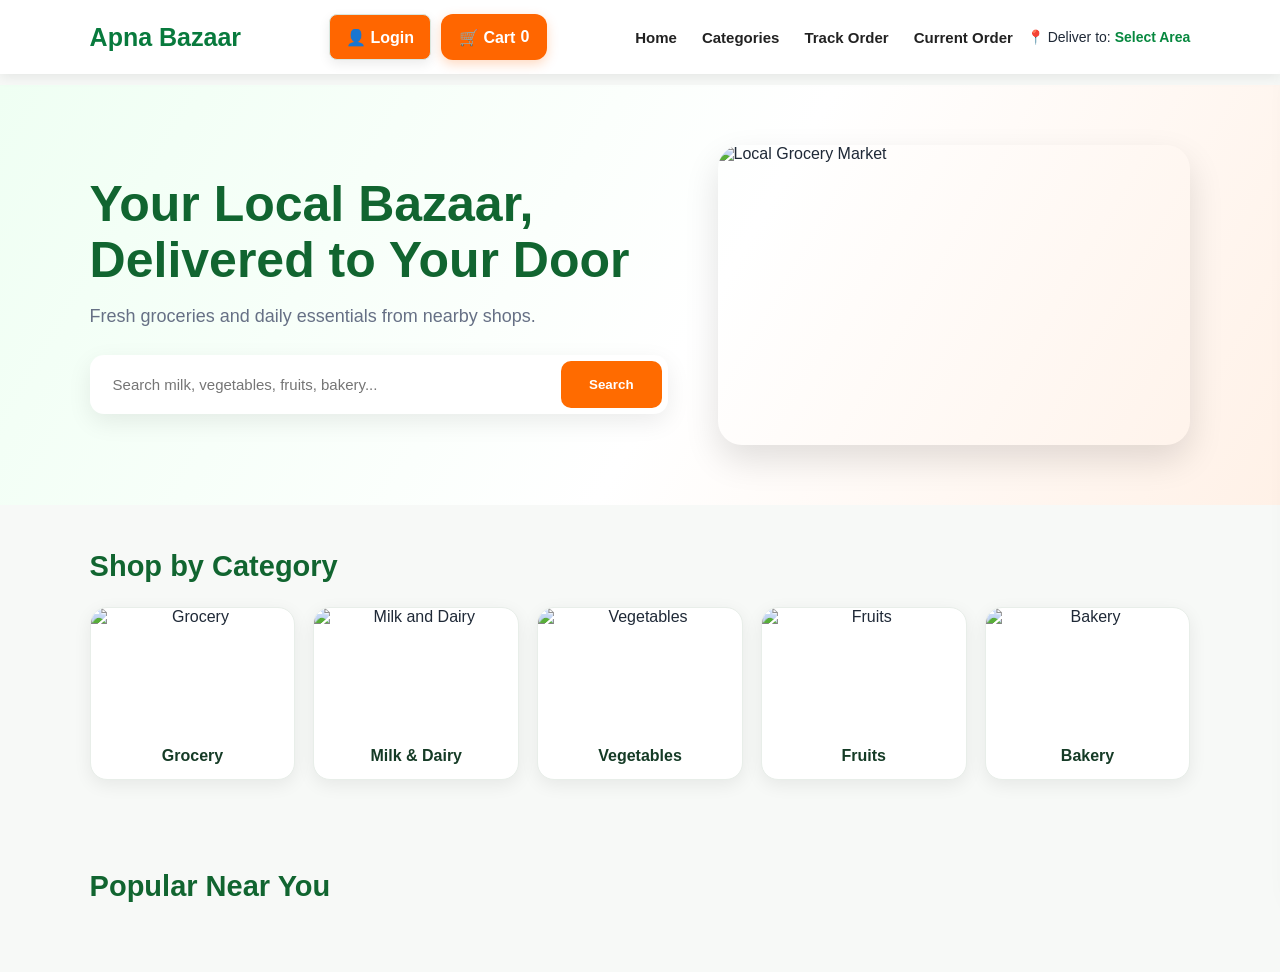
==== commit a14f9ebd: "Improve mobile header design" ====
--- a/index.html
+++ b/index.html
@@ -12,16 +12,49 @@
 
 <header class="main-header">
 
-    <div class="logo">Apna Bazaar</div>
-
-    <button
-        type="button"
-        class="menu-toggle"
-        id="menuToggle"
-        aria-label="Open Menu"
-    >
-        ☰
-    </button>
+    <div class="logo">
+        Apna Bazaar
+    </div>
+
+    <div class="header-actions">
+
+        <button
+            type="button"
+            class="menu-toggle"
+            id="menuToggle"
+            aria-label="Open Menu"
+        >
+            ☰
+        </button>
+
+        <div class="header-auth-actions">
+
+            <a href="login.html"
+               id="loginMenu"
+               class="header-login-btn">
+                👤 Login
+            </a>
+
+            <a href="#"
+               id="accountMenu"
+               style="display:none;">
+                My Account
+            </a>
+
+            <a href="#"
+               id="logoutMenu"
+               class="header-login-btn"
+               style="display:none;">
+                Logout
+            </a>
+
+        </div>
+
+        <div class="cart">
+            🛒 Cart <span>0</span>
+        </div>
+
+    </div>
 
     <nav class="main-menu" id="mainMenu">
 
@@ -42,28 +75,10 @@
         </a>
 
     </nav>
-<div class="header-auth-actions">
-
-    <a href="login.html" id="loginMenu" class="login-header-btn">
-        Login
-    </a>
-
-    <a href="#" id="accountMenu" style="display: none;">
-        My Account
-    </a>
-
-    <a href="#" id="logoutMenu" style="display: none;">
-        Logout
-    </a>
-
-</div>
+
     <div class="location">
         📍 Deliver to:
         <strong>Select Area</strong>
-    </div>
-
-    <div class="cart">
-        🛒 Cart <span>0</span>
     </div>
 
 </header>
--- a/style.css
+++ b/style.css
@@ -1790,4 +1790,181 @@
     #accountMenu {
         display: none !important;
     }
+}
+/* =========================================
+   NEW PROFESSIONAL HEADER
+========================================= */
+
+.main-header {
+    display: flex;
+    align-items: center;
+    gap: 14px;
+    padding: 14px 7%;
+    background: #ffffff;
+    box-shadow: 0 3px 12px rgba(0,0,0,0.08);
+    position: sticky;
+    top: 0;
+    z-index: 999;
+}
+
+.logo {
+    font-size: 28px;
+    font-weight: 800;
+    color: #07883f;
+    white-space: nowrap;
+}
+
+.header-actions {
+    display: flex;
+    align-items: center;
+    gap: 10px;
+    margin-left: auto;
+}
+
+.menu-toggle {
+    width: 46px;
+    height: 46px;
+    border: none;
+    border-radius: 12px;
+    background: #07883f;
+    color: #ffffff;
+    font-size: 24px;
+    cursor: pointer;
+    box-shadow: 0 4px 12px rgba(0,0,0,0.12);
+}
+
+.header-auth-actions {
+    display: flex;
+    align-items: center;
+}
+
+.header-login-btn {
+    display: inline-flex;
+    align-items: center;
+    justify-content: center;
+    min-height: 46px;
+    padding: 0 18px;
+    border-radius: 12px;
+    background: #ffffff;
+    color: #075d35 !important;
+    border: 1px solid #d8e7df;
+    text-decoration: none;
+    font-weight: 700;
+    white-space: nowrap;
+    box-shadow: 0 4px 12px rgba(0,0,0,0.08);
+}
+
+.cart {
+    min-height: 46px;
+    padding: 0 18px;
+    border-radius: 12px;
+    background: #ff6600;
+    color: #ffffff;
+    display: flex;
+    align-items: center;
+    justify-content: center;
+    gap: 5px;
+    font-weight: 700;
+    cursor: pointer;
+    white-space: nowrap;
+    box-shadow: 0 4px 12px rgba(255,102,0,0.25);
+}
+
+.main-menu {
+    display: flex;
+    align-items: center;
+    gap: 25px;
+}
+
+.main-menu a {
+    color: #222;
+    text-decoration: none;
+    font-weight: 600;
+}
+
+.location {
+    font-size: 14px;
+    white-space: nowrap;
+}
+
+.location strong {
+    color: #07883f;
+}
+
+
+/* =========================================
+   MOBILE HEADER
+========================================= */
+
+@media (max-width: 700px) {
+
+    .main-header {
+        padding: 10px 12px;
+        gap: 8px;
+        flex-wrap: wrap;
+    }
+
+    .logo {
+        font-size: 18px;
+        margin-right: auto;
+    }
+
+    .header-actions {
+        gap: 6px;
+        margin-left: 0;
+    }
+
+    .menu-toggle {
+        width: 38px;
+        height: 38px;
+        font-size: 20px;
+        border-radius: 9px;
+    }
+
+    .header-login-btn {
+        min-height: 38px;
+        padding: 0 10px;
+        font-size: 12px;
+        border-radius: 9px;
+    }
+
+    .cart {
+        min-height: 38px;
+        padding: 0 10px;
+        font-size: 12px;
+        border-radius: 9px;
+    }
+
+    .main-menu {
+        display: none;
+        width: 100%;
+        flex-direction: column;
+        align-items: stretch;
+        gap: 0;
+        background: #ffffff;
+        border-top: 1px solid #eeeeee;
+        padding: 6px 0;
+        order: 10;
+    }
+
+    .main-menu.active {
+        display: flex;
+    }
+
+    .main-menu a {
+        padding: 12px 10px;
+        border-bottom: 1px solid #f0f0f0;
+        font-size: 14px;
+    }
+
+    .location {
+        width: 100%;
+        order: 11;
+        font-size: 12px;
+        padding: 4px 2px 0;
+    }
+
+    #accountMenu {
+        display: none !important;
+    }
 }
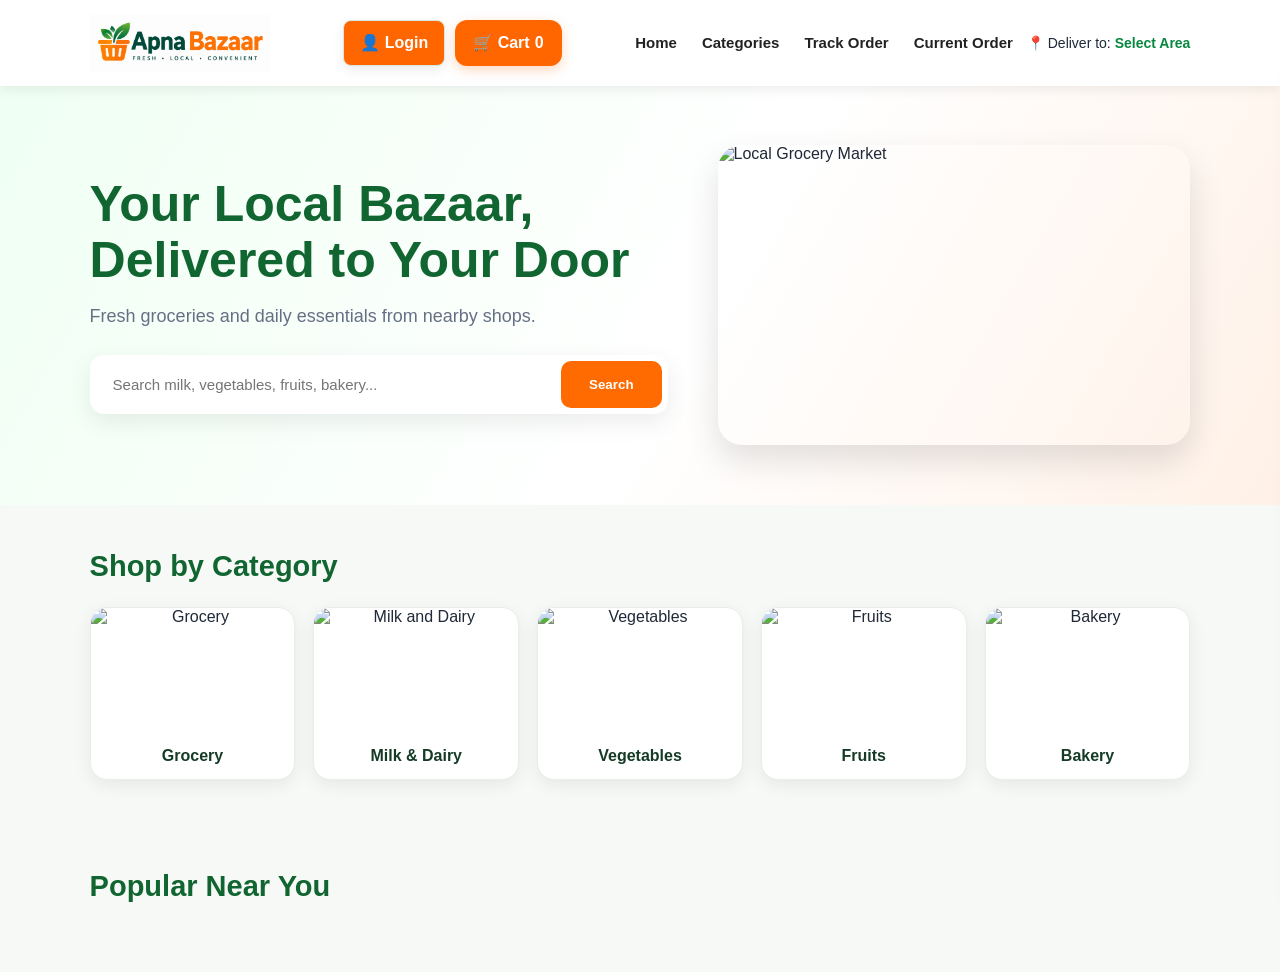
==== commit 38597eac: "Update logo header and checkout fixes" ====
--- a/index.html
+++ b/index.html
@@ -12,9 +12,9 @@
 
 <header class="main-header">
 
-    <div class="logo">
-        Apna Bazaar
-    </div>
+   <div class="logo">
+   <img src="apna-bazaar-logo.png" alt="Apna Bazaar Logo">
+</div>
 
     <div class="header-actions">
 
--- a/style.css
+++ b/style.css
@@ -1967,4 +1967,16 @@
     #accountMenu {
         display: none !important;
     }
+}
+/* ===== APNA BAZAAR LOGO SIZE ===== */
+
+.logo {
+    display: flex;
+    align-items: center;
+}
+
+.logo img {
+    width: 180px;
+    height: auto;
+    display: block;
 }
